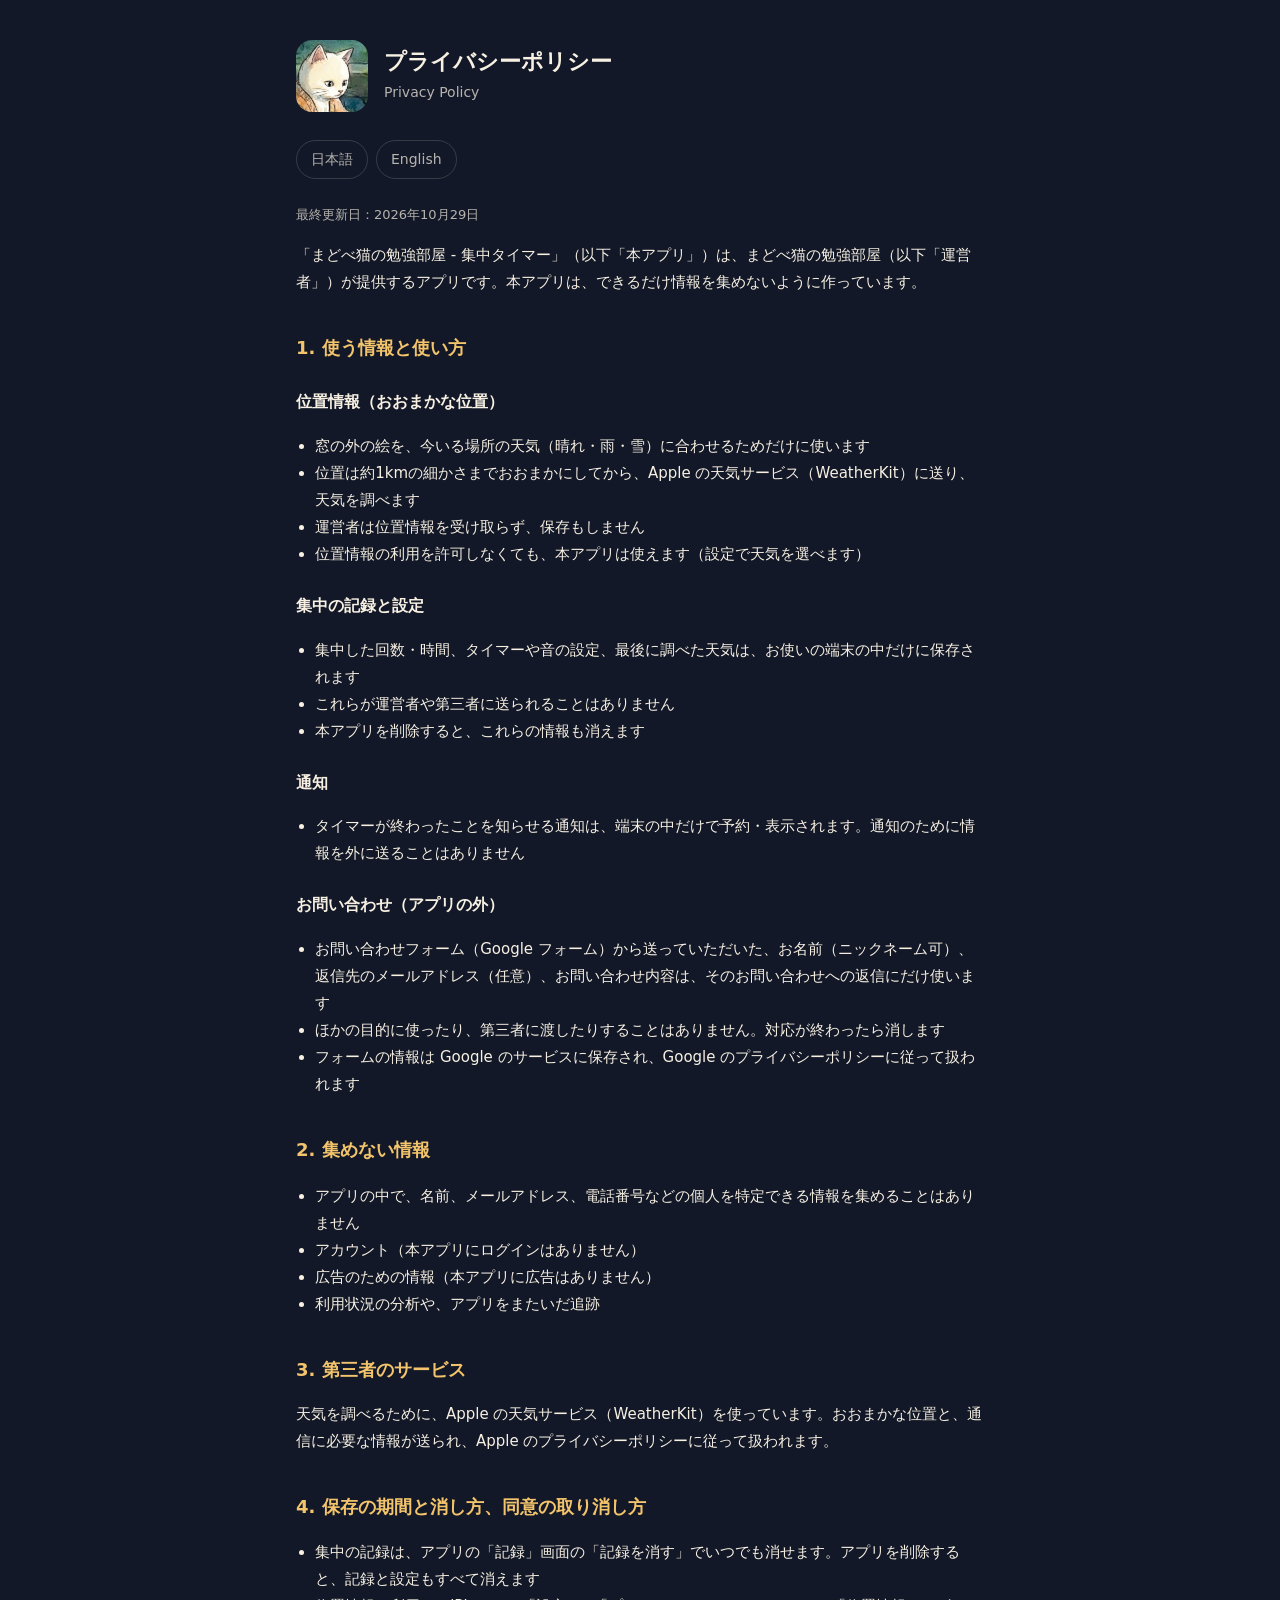
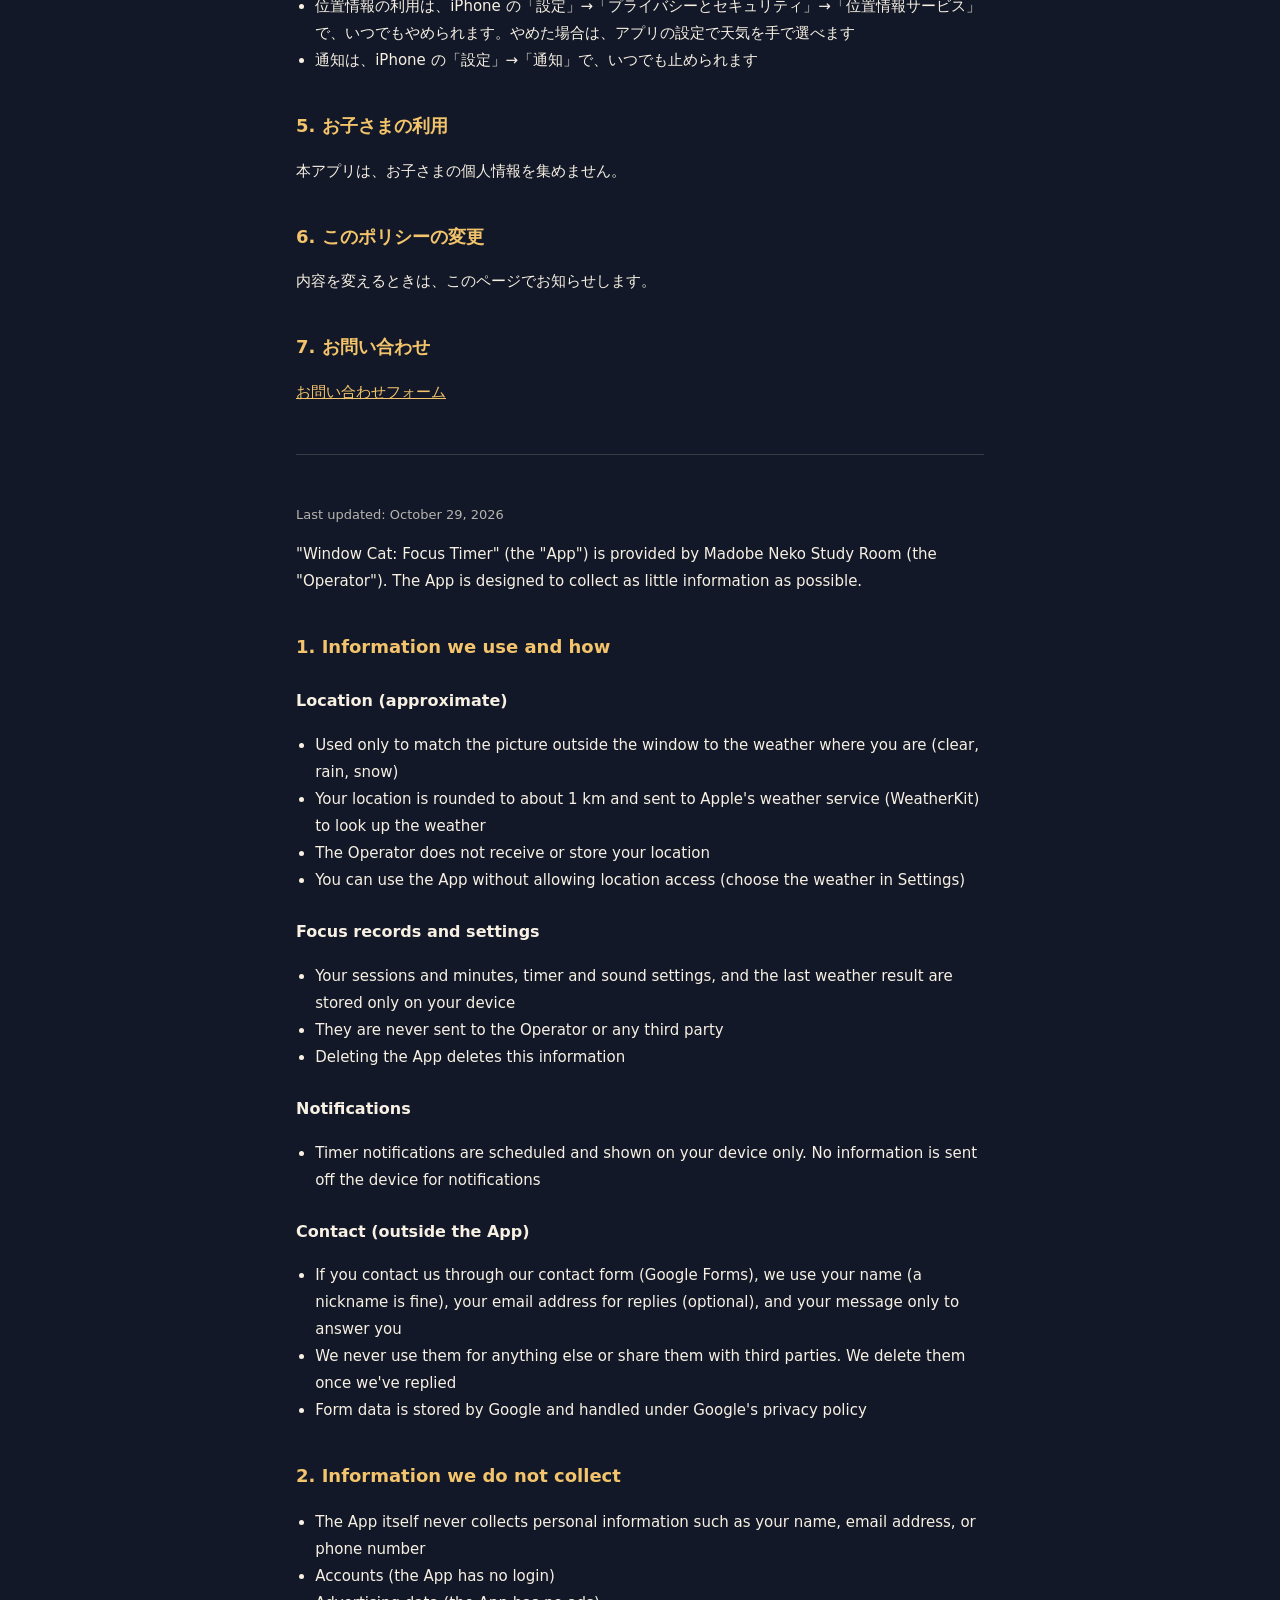
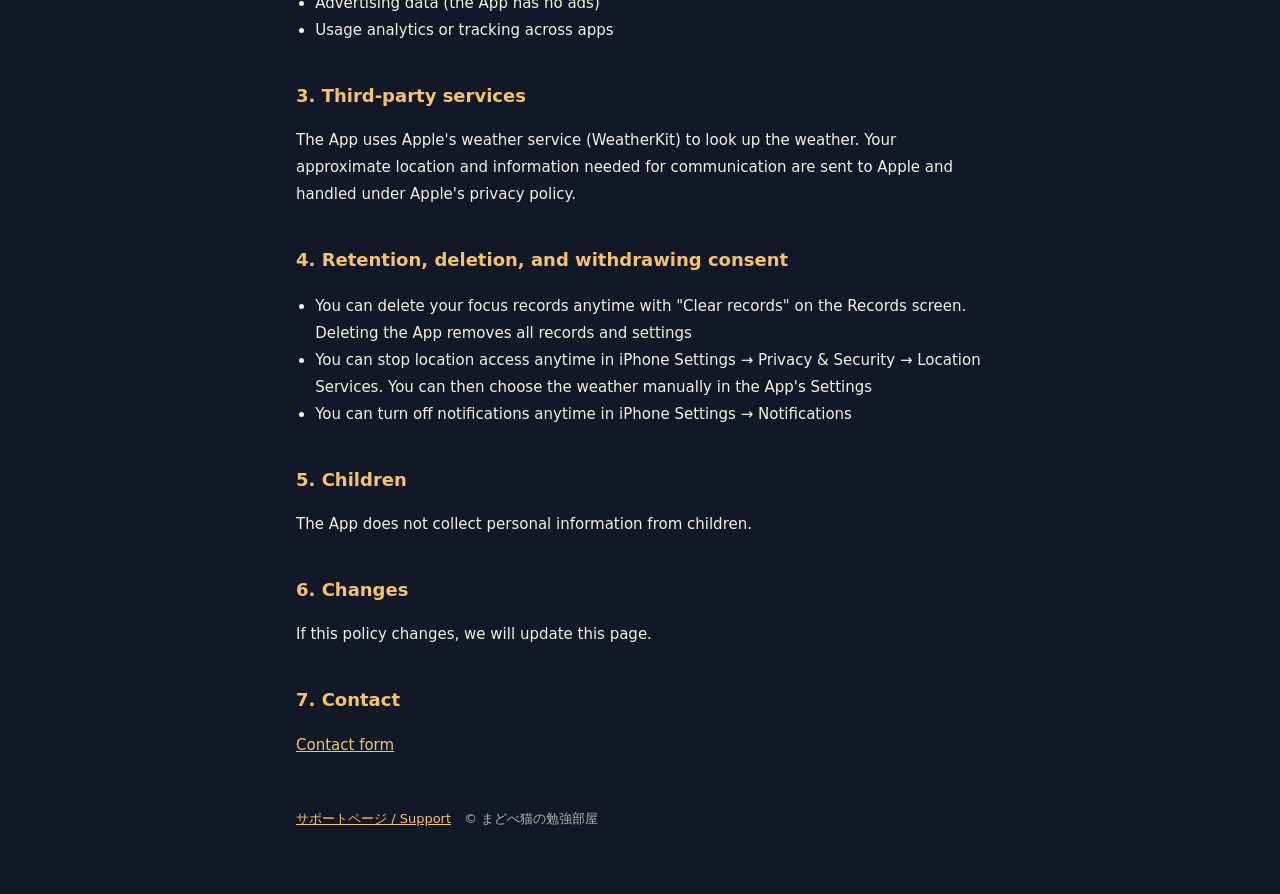
==== privacy.html @ 6a1f92ef "サポートページとプライバシーポリシーを公開 Co-Authored-By: Claude Opus 5.5 <noreply@anthropic.com>" ====
<!doctype html>
<html lang="ja">
<head>
<meta charset="utf-8">
<meta name="viewport" content="width=device-width, initial-scale=1">
<title>プライバシーポリシー｜まどべ猫の勉強部屋 - 集中タイマー</title>
<meta name="description" content="まどべ猫の勉強部屋 - 集中タイマー（Window Cat: Focus Timer）のプライバシーポリシー">
<link rel="icon" href="icon.png">
<link rel="stylesheet" href="style.css">
</head>
<body>
<main>
  <header>
    <img src="icon.png" alt="">
    <div>
      <h1>プライバシーポリシー</h1>
      <p>Privacy Policy</p>
    </div>
  </header>

  <div class="lang"><a href="#ja">日本語</a><a href="#en">English</a></div>

  <section id="ja">
    <p class="muted">最終更新日：2026年10月29日</p>
    <p>「まどべ猫の勉強部屋 - 集中タイマー」（以下「本アプリ」）は、まどべ猫の勉強部屋（以下「運営者」）が提供するアプリです。本アプリは、できるだけ情報を集めないように作っています。</p>

    <h2>1. 使う情報と使い方</h2>
    <h3>位置情報（おおまかな位置）</h3>
    <ul>
      <li>窓の外の絵を、今いる場所の天気（晴れ・雨・雪）に合わせるためだけに使います</li>
      <li>位置は約1kmの細かさまでおおまかにしてから、Apple の天気サービス（WeatherKit）に送り、天気を調べます</li>
      <li>運営者は位置情報を受け取らず、保存もしません</li>
      <li>位置情報の利用を許可しなくても、本アプリは使えます（設定で天気を選べます）</li>
    </ul>
    <h3>集中の記録と設定</h3>
    <ul>
      <li>集中した回数・時間、タイマーや音の設定、最後に調べた天気は、お使いの端末の中だけに保存されます</li>
      <li>これらが運営者や第三者に送られることはありません</li>
      <li>本アプリを削除すると、これらの情報も消えます</li>
    </ul>
    <h3>通知</h3>
    <ul>
      <li>タイマーが終わったことを知らせる通知は、端末の中だけで予約・表示されます。通知のために情報を外に送ることはありません</li>
    </ul>
    <h3>お問い合わせ（アプリの外）</h3>
    <ul>
      <li>お問い合わせフォーム（Google フォーム）から送っていただいた、お名前（ニックネーム可）、返信先のメールアドレス（任意）、お問い合わせ内容は、そのお問い合わせへの返信にだけ使います</li>
      <li>ほかの目的に使ったり、第三者に渡したりすることはありません。対応が終わったら消します</li>
      <li>フォームの情報は Google のサービスに保存され、Google のプライバシーポリシーに従って扱われます</li>
    </ul>

    <h2>2. 集めない情報</h2>
    <ul>
      <li>アプリの中で、名前、メールアドレス、電話番号などの個人を特定できる情報を集めることはありません</li>
      <li>アカウント（本アプリにログインはありません）</li>
      <li>広告のための情報（本アプリに広告はありません）</li>
      <li>利用状況の分析や、アプリをまたいだ追跡</li>
    </ul>

    <h2>3. 第三者のサービス</h2>
    <p>天気を調べるために、Apple の天気サービス（WeatherKit）を使っています。おおまかな位置と、通信に必要な情報が送られ、Apple のプライバシーポリシーに従って扱われます。</p>

    <h2>4. 保存の期間と消し方、同意の取り消し方</h2>
    <ul>
      <li>集中の記録は、アプリの「記録」画面の「記録を消す」でいつでも消せます。アプリを削除すると、記録と設定もすべて消えます</li>
      <li>位置情報の利用は、iPhone の「設定」→「プライバシーとセキュリティ」→「位置情報サービス」で、いつでもやめられます。やめた場合は、アプリの設定で天気を手で選べます</li>
      <li>通知は、iPhone の「設定」→「通知」で、いつでも止められます</li>
    </ul>

    <h2>5. お子さまの利用</h2>
    <p>本アプリは、お子さまの個人情報を集めません。</p>

    <h2>6. このポリシーの変更</h2>
    <p>内容を変えるときは、このページでお知らせします。</p>

    <h2>7. お問い合わせ</h2>
    <p><a href="https://forms.gle/KTpggrEJGh8jSzJd7">お問い合わせフォーム</a></p>
  </section>

  <hr>

  <section id="en" lang="en">
    <p class="muted">Last updated: October 29, 2026</p>
    <p>"Window Cat: Focus Timer" (the "App") is provided by Madobe Neko Study Room (the "Operator"). The App is designed to collect as little information as possible.</p>

    <h2>1. Information we use and how</h2>
    <h3>Location (approximate)</h3>
    <ul>
      <li>Used only to match the picture outside the window to the weather where you are (clear, rain, snow)</li>
      <li>Your location is rounded to about 1 km and sent to Apple's weather service (WeatherKit) to look up the weather</li>
      <li>The Operator does not receive or store your location</li>
      <li>You can use the App without allowing location access (choose the weather in Settings)</li>
    </ul>
    <h3>Focus records and settings</h3>
    <ul>
      <li>Your sessions and minutes, timer and sound settings, and the last weather result are stored only on your device</li>
      <li>They are never sent to the Operator or any third party</li>
      <li>Deleting the App deletes this information</li>
    </ul>
    <h3>Notifications</h3>
    <ul>
      <li>Timer notifications are scheduled and shown on your device only. No information is sent off the device for notifications</li>
    </ul>
    <h3>Contact (outside the App)</h3>
    <ul>
      <li>If you contact us through our contact form (Google Forms), we use your name (a nickname is fine), your email address for replies (optional), and your message only to answer you</li>
      <li>We never use them for anything else or share them with third parties. We delete them once we've replied</li>
      <li>Form data is stored by Google and handled under Google's privacy policy</li>
    </ul>

    <h2>2. Information we do not collect</h2>
    <ul>
      <li>The App itself never collects personal information such as your name, email address, or phone number</li>
      <li>Accounts (the App has no login)</li>
      <li>Advertising data (the App has no ads)</li>
      <li>Usage analytics or tracking across apps</li>
    </ul>

    <h2>3. Third-party services</h2>
    <p>The App uses Apple's weather service (WeatherKit) to look up the weather. Your approximate location and information needed for communication are sent to Apple and handled under Apple's privacy policy.</p>

    <h2>4. Retention, deletion, and withdrawing consent</h2>
    <ul>
      <li>You can delete your focus records anytime with "Clear records" on the Records screen. Deleting the App removes all records and settings</li>
      <li>You can stop location access anytime in iPhone Settings → Privacy &amp; Security → Location Services. You can then choose the weather manually in the App's Settings</li>
      <li>You can turn off notifications anytime in iPhone Settings → Notifications</li>
    </ul>

    <h2>5. Children</h2>
    <p>The App does not collect personal information from children.</p>

    <h2>6. Changes</h2>
    <p>If this policy changes, we will update this page.</p>

    <h2>7. Contact</h2>
    <p><a href="https://forms.gle/KTpggrEJGh8jSzJd7">Contact form</a></p>
  </section>

  <footer><a href="index.html">サポートページ / Support</a>　© まどべ猫の勉強部屋</footer>
</main>
</body>
</html>
---- style.css ----
/* まどべ猫の勉強部屋 - 公開ページ共通（夜の窓辺の色） */
:root {
  --night: #121827;
  --panel: #1b2236;
  --ink: #f7f0e3;
  --ink-soft: rgba(247, 240, 227, 0.72);
  --line: rgba(247, 240, 227, 0.16);
  --lamp: #f3c46b;
}
* { box-sizing: border-box; }
body {
  margin: 0;
  background: var(--night);
  color: var(--ink);
  font-family: "Hiragino Maru Gothic ProN", "Hiragino Sans", "Noto Sans JP", system-ui, sans-serif;
  line-height: 1.8;
  -webkit-text-size-adjust: 100%;
}
main { max-width: 720px; margin: 0 auto; padding: 40px 16px 64px; }
header { display: flex; align-items: center; gap: 16px; margin-bottom: 28px; }
header img { width: 72px; height: 72px; border-radius: 16px; flex-shrink: 0; }
header h1 { font-size: 22px; margin: 0; line-height: 1.4; }
header p { margin: 2px 0 0; color: var(--ink-soft); font-size: 14px; }
h2 { font-size: 18px; margin: 36px 0 8px; color: var(--lamp); }
h3 { font-size: 16px; margin: 24px 0 4px; }
p, li { font-size: 15px; }
ul { padding-left: 1.2em; }
a { color: var(--lamp); }
.card { background: var(--panel); border: 1px solid var(--line); border-radius: 16px; padding: 20px; margin: 16px 0; }
.button {
  display: inline-block; margin-top: 8px; padding: 12px 22px; border-radius: 999px;
  background: var(--lamp); color: #1c1a16; font-weight: 700; text-decoration: none;
}
.lang { display: flex; gap: 8px; margin: 8px 0 24px; flex-wrap: wrap; }
.lang a { padding: 6px 14px; border: 1px solid var(--line); border-radius: 999px; text-decoration: none; color: var(--ink-soft); font-size: 14px; }
.muted { color: var(--ink-soft); font-size: 13px; }
hr { border: 0; border-top: 1px solid var(--line); margin: 48px 0; }
footer { margin-top: 48px; color: var(--ink-soft); font-size: 13px; }
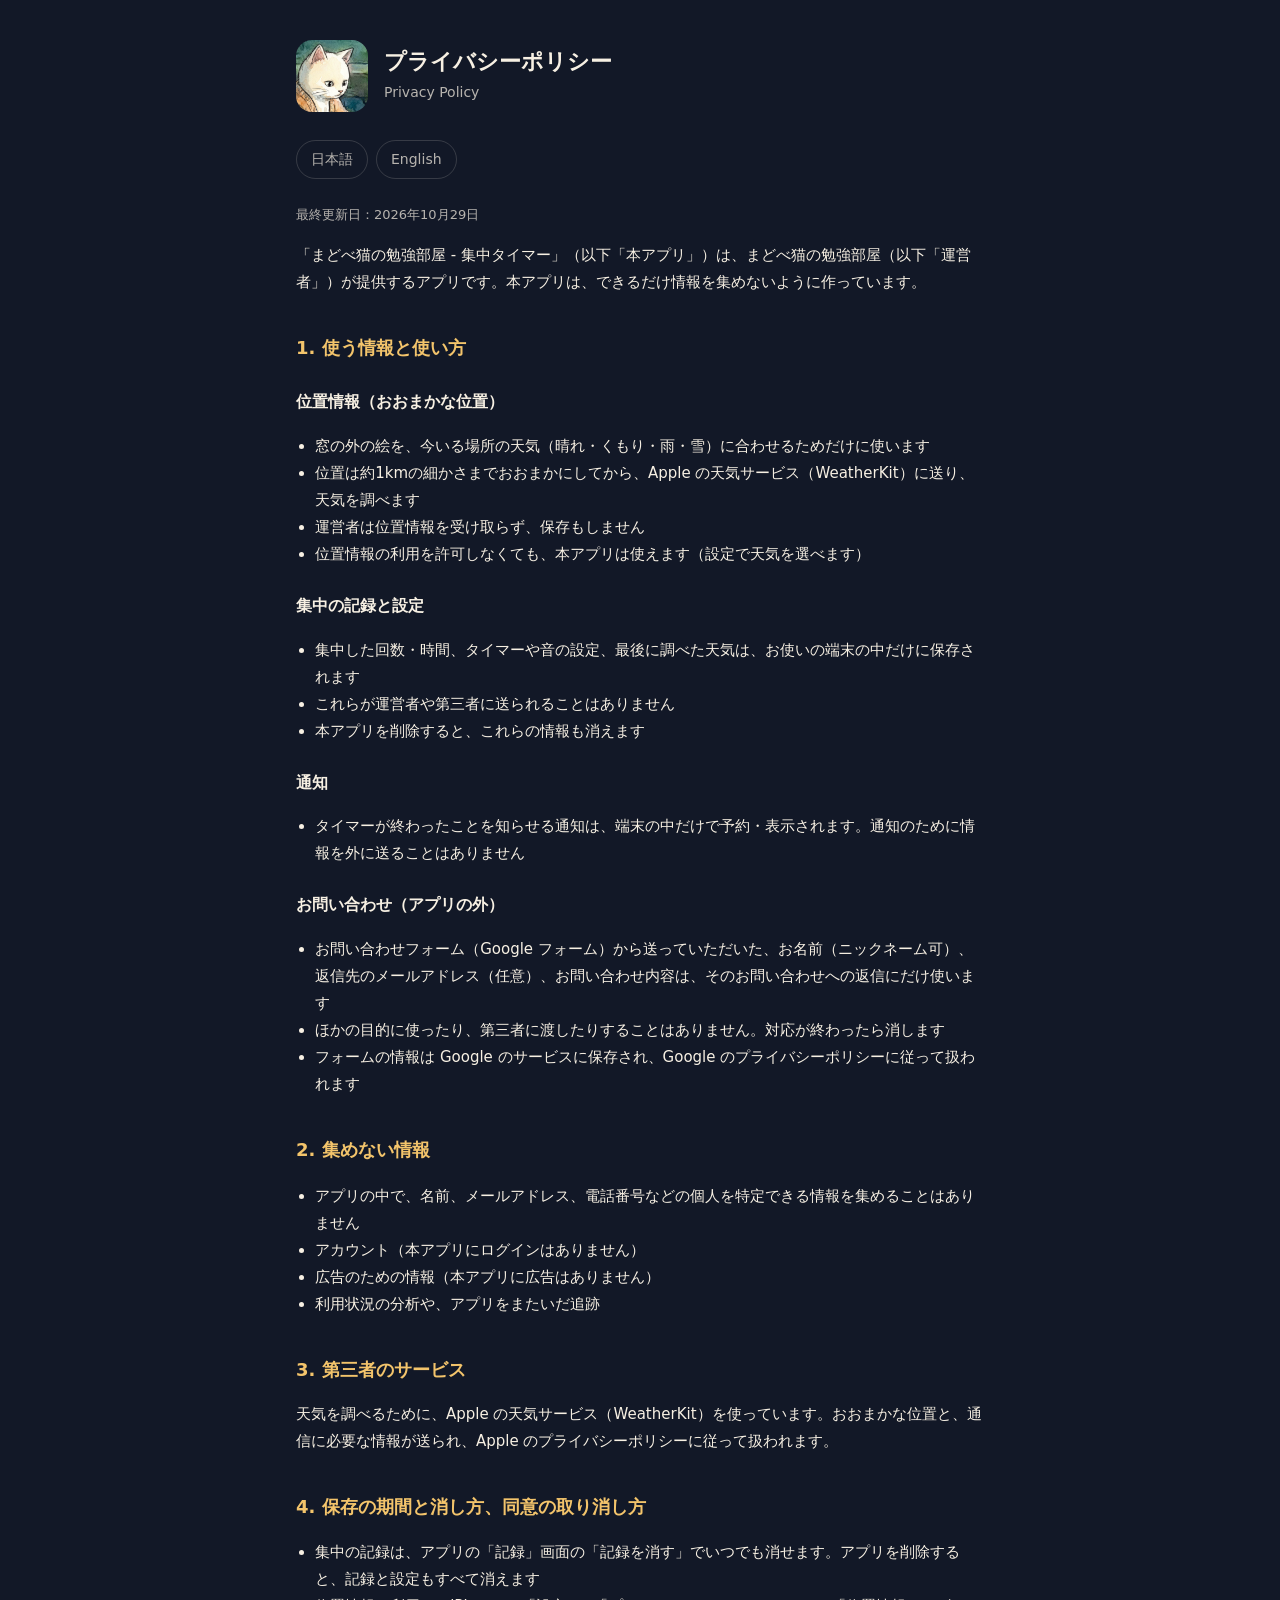
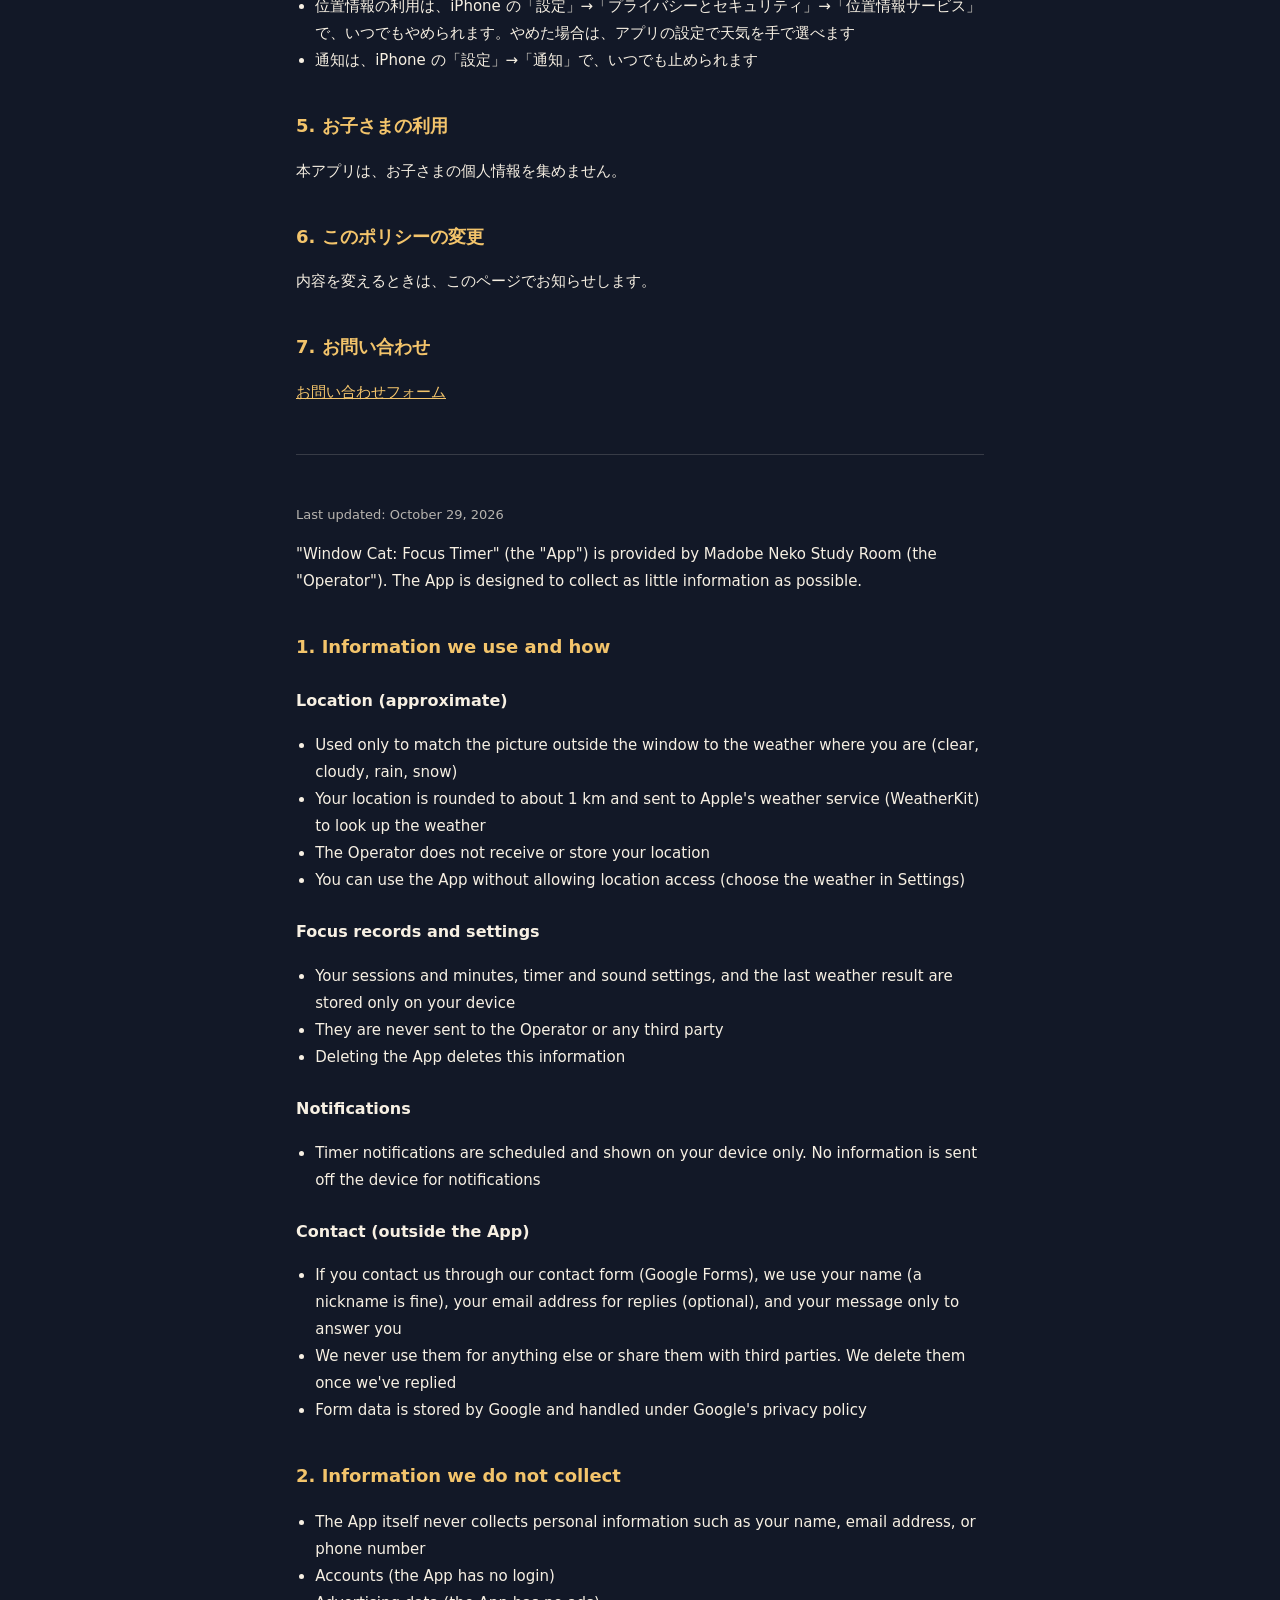
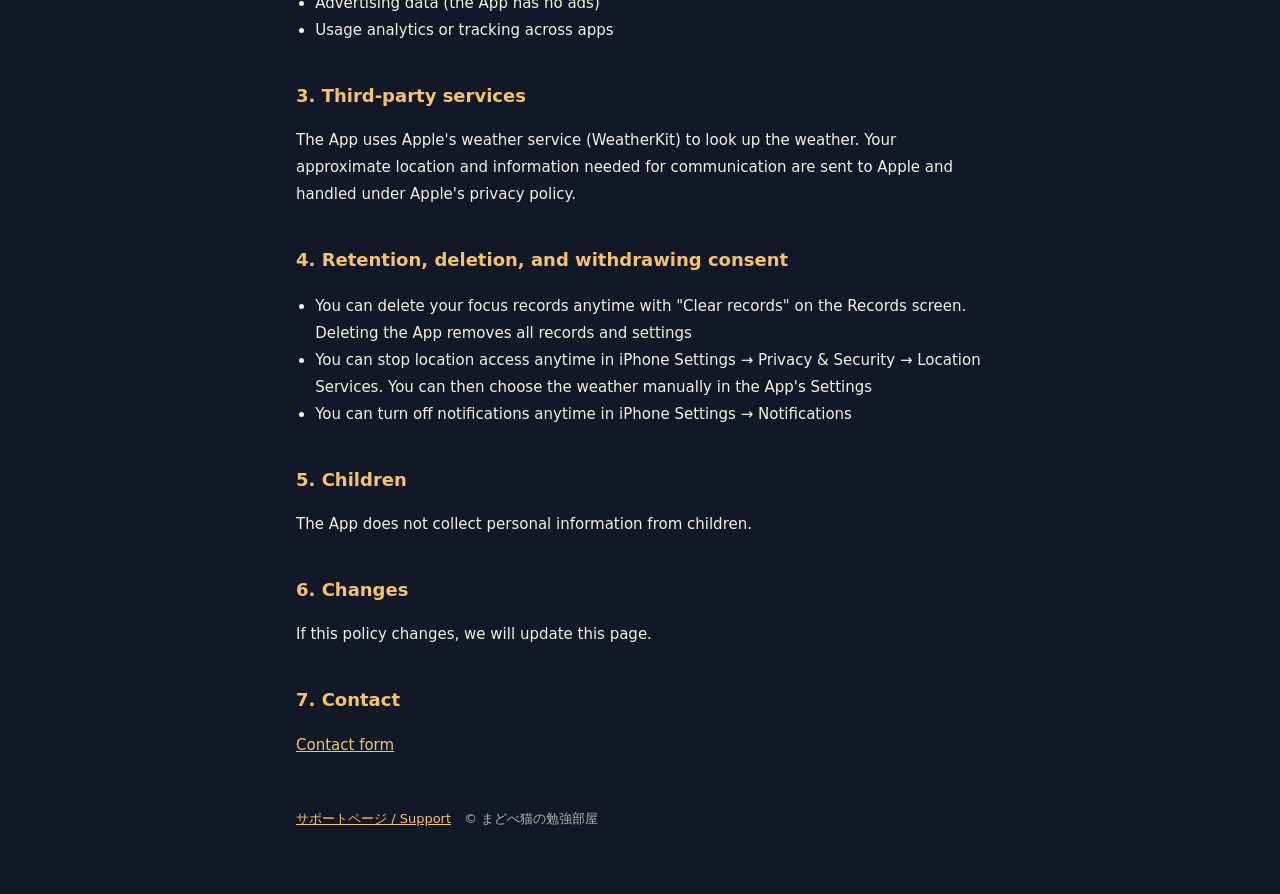
==== commit e568950a: "Add cloudy to weather descriptions Co-Authored-By: Claude Opus 5.5 <noreply@anthropic.com>" ====
--- a/privacy.html
+++ b/privacy.html
@@ -27,7 +27,7 @@
     <h2>1. 使う情報と使い方</h2>
     <h3>位置情報（おおまかな位置）</h3>
     <ul>
-      <li>窓の外の絵を、今いる場所の天気（晴れ・雨・雪）に合わせるためだけに使います</li>
+      <li>窓の外の絵を、今いる場所の天気（晴れ・くもり・雨・雪）に合わせるためだけに使います</li>
       <li>位置は約1kmの細かさまでおおまかにしてから、Apple の天気サービス（WeatherKit）に送り、天気を調べます</li>
       <li>運営者は位置情報を受け取らず、保存もしません</li>
       <li>位置情報の利用を許可しなくても、本アプリは使えます（設定で天気を選べます）</li>
@@ -86,7 +86,7 @@
     <h2>1. Information we use and how</h2>
     <h3>Location (approximate)</h3>
     <ul>
-      <li>Used only to match the picture outside the window to the weather where you are (clear, rain, snow)</li>
+      <li>Used only to match the picture outside the window to the weather where you are (clear, cloudy, rain, snow)</li>
       <li>Your location is rounded to about 1 km and sent to Apple's weather service (WeatherKit) to look up the weather</li>
       <li>The Operator does not receive or store your location</li>
       <li>You can use the App without allowing location access (choose the weather in Settings)</li>
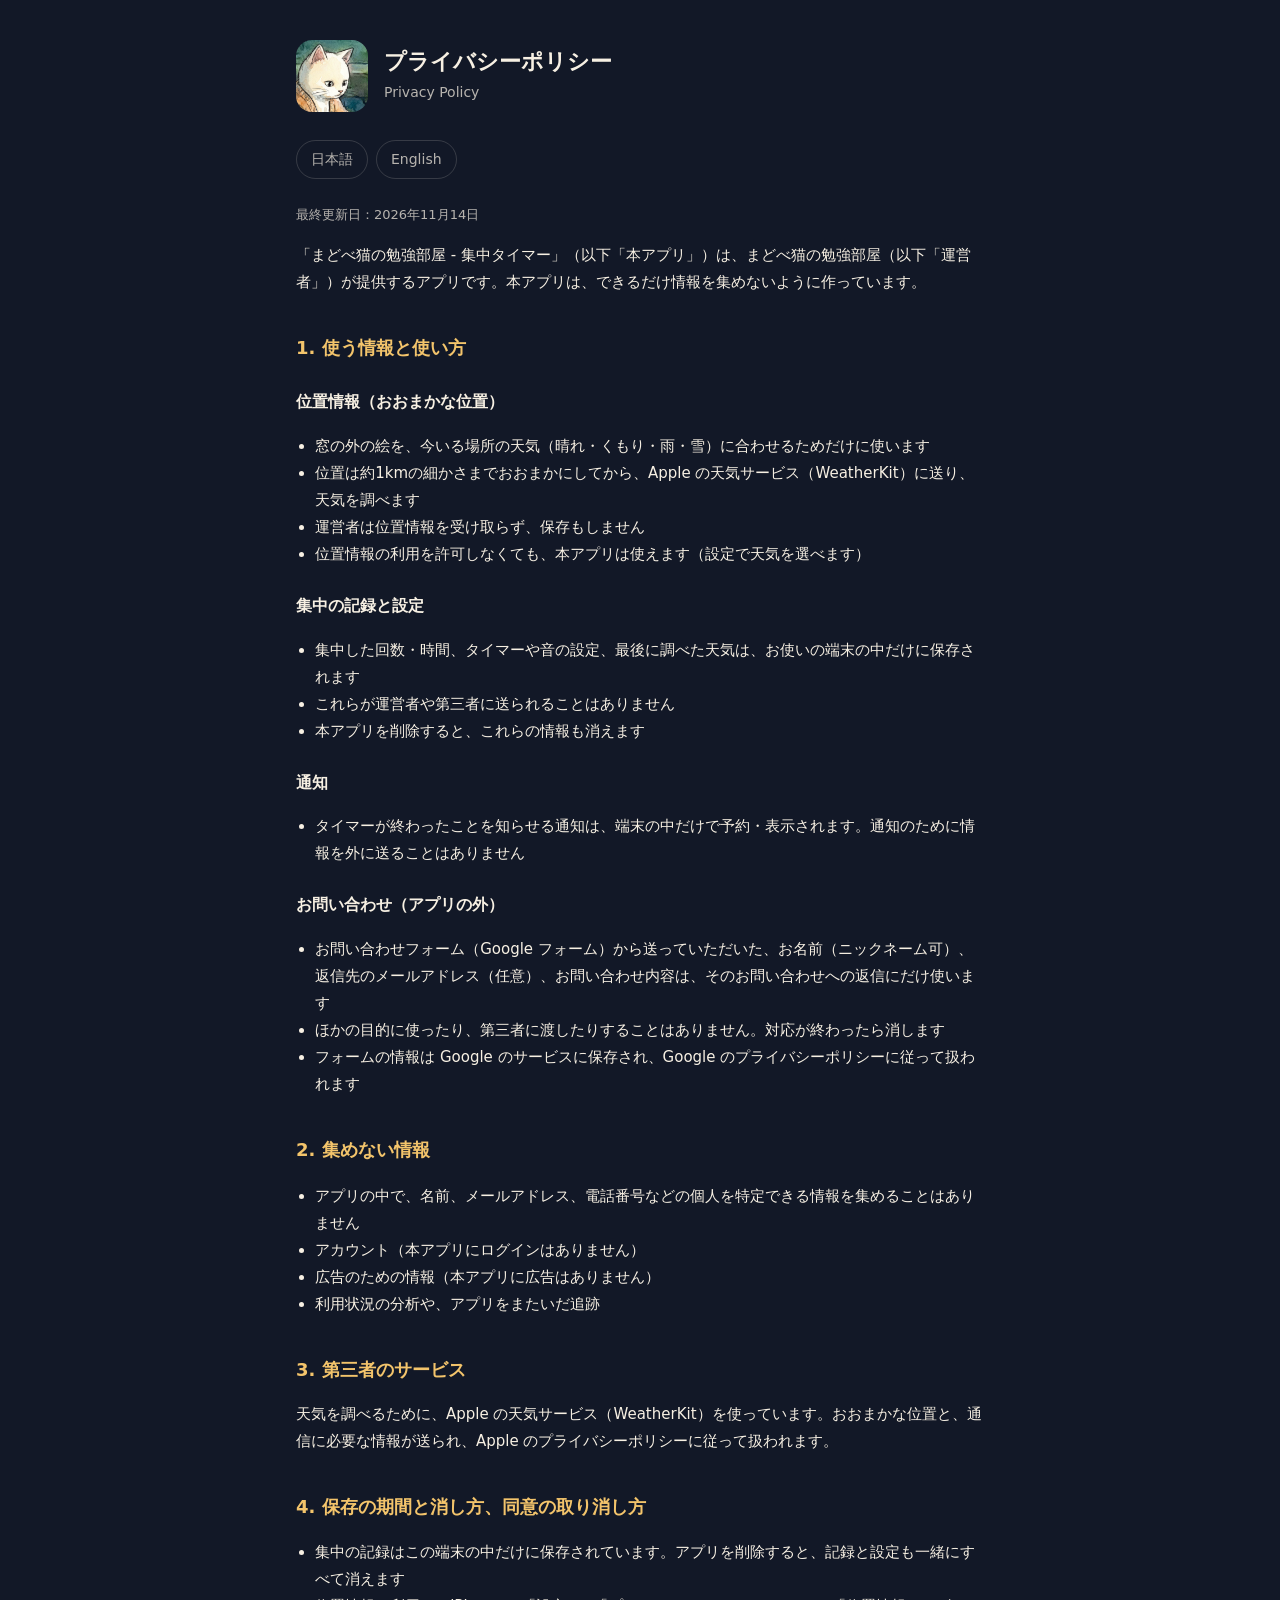
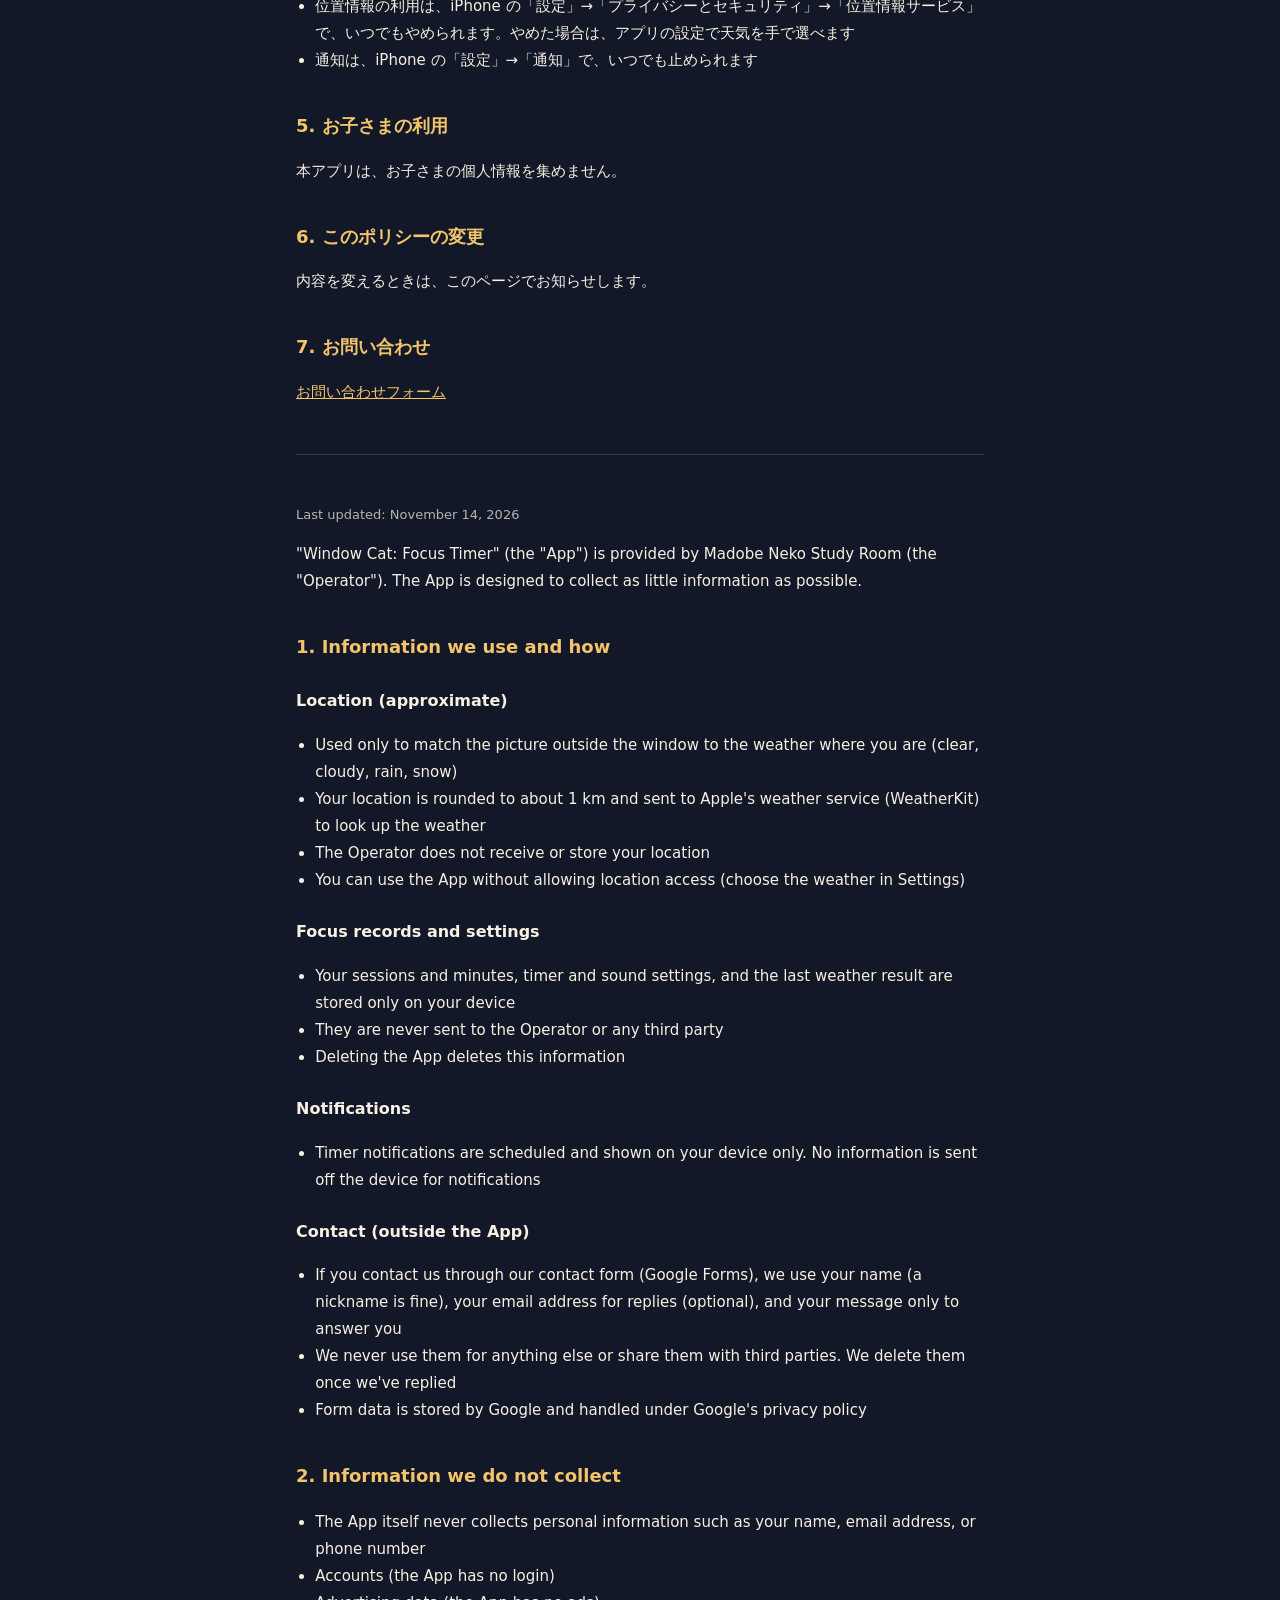
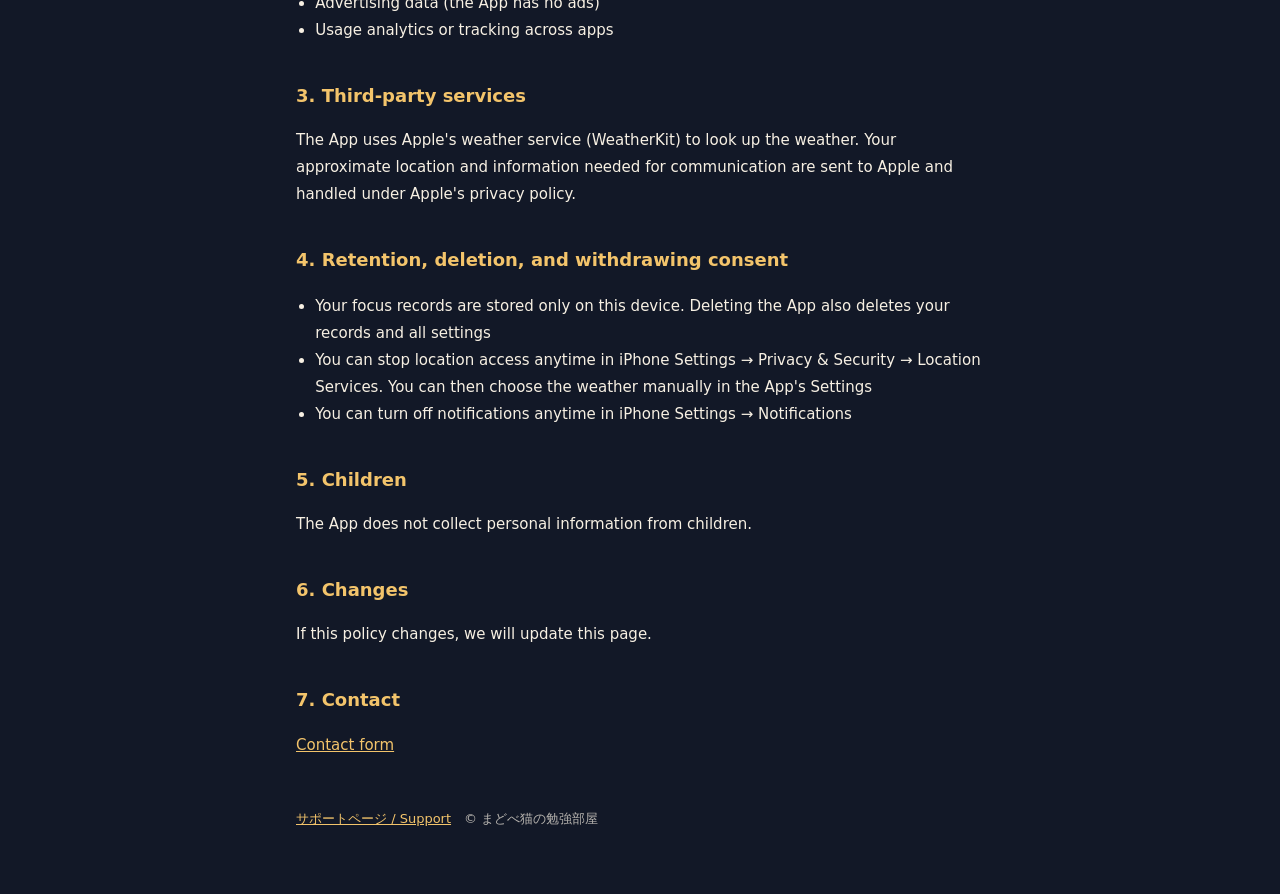
==== commit d5b8e34a: "記録の説明を修正（アプリを削除すると記録も消える） Co-Authored-By: Claude Opus 5.5 <noreply@anthropic.com>" ====
--- a/privacy.html
+++ b/privacy.html
@@ -21,7 +21,7 @@
   <div class="lang"><a href="#ja">日本語</a><a href="#en">English</a></div>
 
   <section id="ja">
-    <p class="muted">最終更新日：2026年10月29日</p>
+    <p class="muted">最終更新日：2026年11月14日</p>
     <p>「まどべ猫の勉強部屋 - 集中タイマー」（以下「本アプリ」）は、まどべ猫の勉強部屋（以下「運営者」）が提供するアプリです。本アプリは、できるだけ情報を集めないように作っています。</p>
 
     <h2>1. 使う情報と使い方</h2>
@@ -62,7 +62,7 @@
 
     <h2>4. 保存の期間と消し方、同意の取り消し方</h2>
     <ul>
-      <li>集中の記録は、アプリの「記録」画面の「記録を消す」でいつでも消せます。アプリを削除すると、記録と設定もすべて消えます</li>
+      <li>集中の記録はこの端末の中だけに保存されています。アプリを削除すると、記録と設定も一緒にすべて消えます</li>
       <li>位置情報の利用は、iPhone の「設定」→「プライバシーとセキュリティ」→「位置情報サービス」で、いつでもやめられます。やめた場合は、アプリの設定で天気を手で選べます</li>
       <li>通知は、iPhone の「設定」→「通知」で、いつでも止められます</li>
     </ul>
@@ -80,7 +80,7 @@
   <hr>
 
   <section id="en" lang="en">
-    <p class="muted">Last updated: October 29, 2026</p>
+    <p class="muted">Last updated: November 14, 2026</p>
     <p>"Window Cat: Focus Timer" (the "App") is provided by Madobe Neko Study Room (the "Operator"). The App is designed to collect as little information as possible.</p>
 
     <h2>1. Information we use and how</h2>
@@ -121,7 +121,7 @@
 
     <h2>4. Retention, deletion, and withdrawing consent</h2>
     <ul>
-      <li>You can delete your focus records anytime with "Clear records" on the Records screen. Deleting the App removes all records and settings</li>
+      <li>Your focus records are stored only on this device. Deleting the App also deletes your records and all settings</li>
       <li>You can stop location access anytime in iPhone Settings → Privacy &amp; Security → Location Services. You can then choose the weather manually in the App's Settings</li>
       <li>You can turn off notifications anytime in iPhone Settings → Notifications</li>
     </ul>
